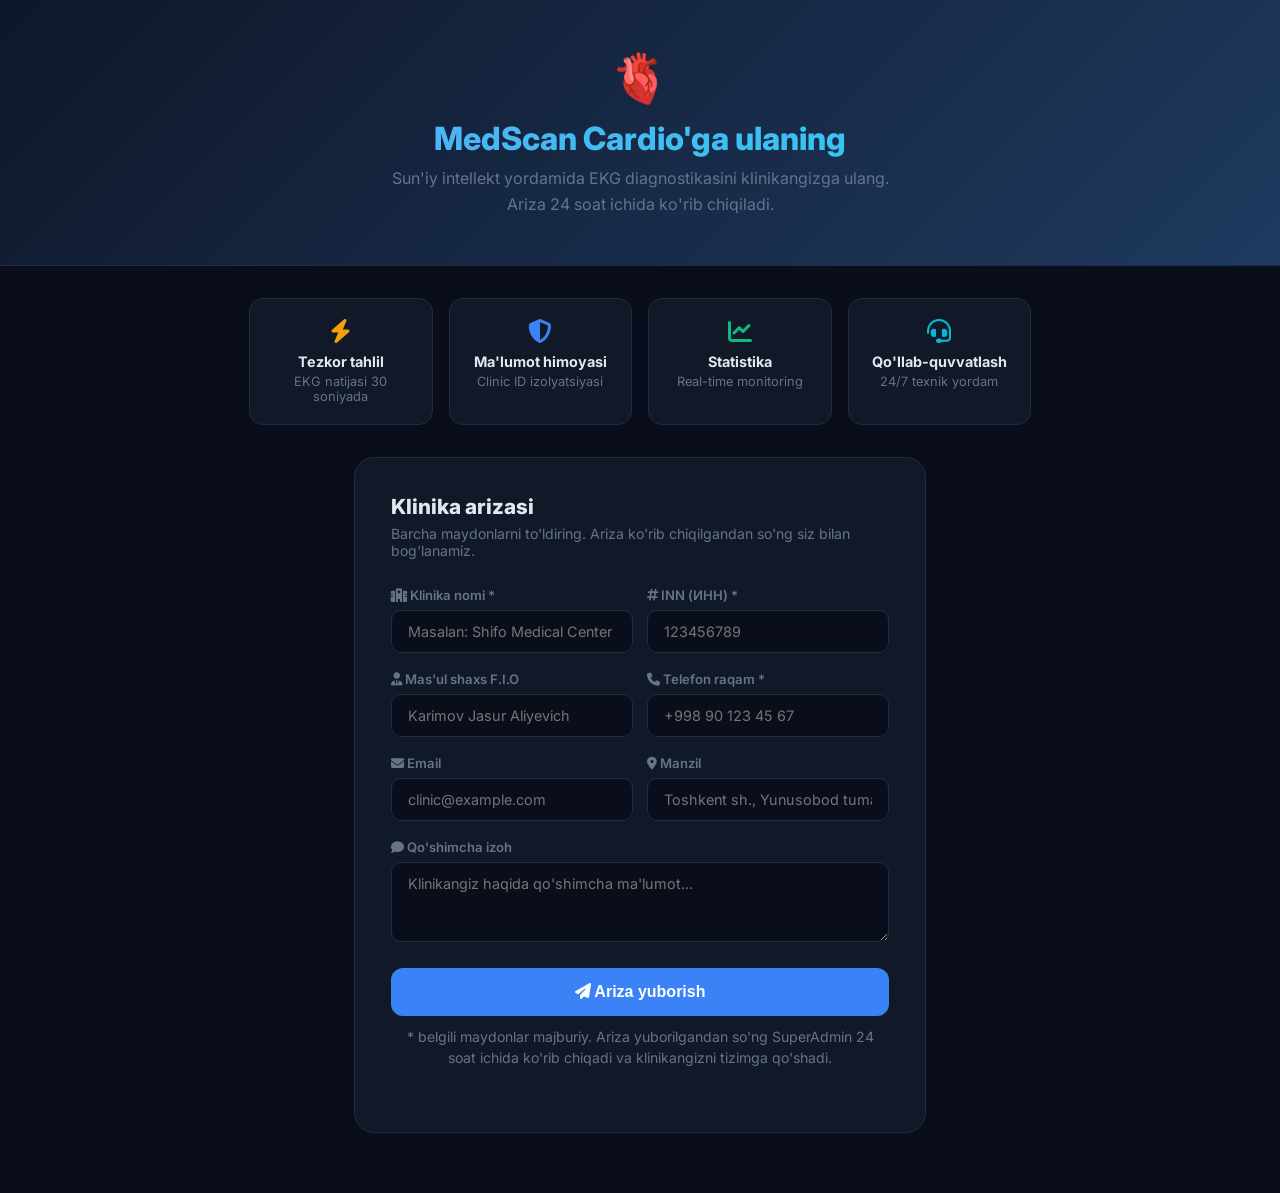
==== static/register-clinic.html @ ae2bccb4 "feat: SuperAdmin panel + clinic onboarding system" ====
<!DOCTYPE html>
<html lang="uz">
<head>
<meta charset="UTF-8">
<meta name="viewport" content="width=device-width, initial-scale=1.0">
<title>Klinika ro'yxatdan o'tkazish – MedScan Cardio</title>
<link rel="preconnect" href="https://fonts.googleapis.com">
<link href="https://fonts.googleapis.com/css2?family=Inter:wght@400;500;600;700;800&display=swap" rel="stylesheet">
<style>
*{margin:0;padding:0;box-sizing:border-box}
:root{--bg:#0a0e1a;--surface:#111827;--border:#1e2d45;--accent:#3b82f6;--accent2:#06b6d4;--success:#10b981;--danger:#ef4444;--text:#e2e8f0;--muted:#64748b}
body{font-family:'Inter',sans-serif;background:var(--bg);color:var(--text);min-height:100vh;display:flex;flex-direction:column}

/* Hero */
.hero{background:linear-gradient(135deg,#0f172a 0%,#1e3a5f 100%);padding:48px 24px;text-align:center;border-bottom:1px solid var(--border)}
.hero-logo{font-size:3rem;margin-bottom:12px}
.hero h1{font-size:2rem;font-weight:800;margin-bottom:8px;background:linear-gradient(135deg,#60a5fa,#22d3ee);-webkit-background-clip:text;-webkit-text-fill-color:transparent}
.hero p{color:var(--muted);max-width:500px;margin:0 auto;line-height:1.6}

/* Benefits */
.benefits{display:flex;gap:16px;justify-content:center;flex-wrap:wrap;padding:32px 24px;max-width:900px;margin:0 auto}
.benefit{background:var(--surface);border:1px solid var(--border);border-radius:14px;padding:20px;flex:1;min-width:180px;text-align:center}
.benefit i{font-size:1.5rem;margin-bottom:10px;display:block}
.benefit h4{font-size:.9rem;font-weight:700;margin-bottom:4px}
.benefit p{font-size:.8rem;color:var(--muted)}

/* Form */
.form-wrap{max-width:620px;margin:0 auto;padding:0 24px 60px}
.form-card{background:var(--surface);border:1px solid var(--border);border-radius:20px;padding:36px}
.form-card h2{font-size:1.3rem;font-weight:800;margin-bottom:6px}
.form-card>p{color:var(--muted);font-size:.88rem;margin-bottom:28px}
.form-row{display:grid;grid-template-columns:1fr 1fr;gap:14px}
@media(max-width:520px){.form-row{grid-template-columns:1fr}}
.field{margin-bottom:18px}
.field label{display:block;font-size:.82rem;font-weight:600;color:var(--muted);margin-bottom:7px}
.field input,.field textarea,.field select{
  width:100%;padding:12px 16px;background:var(--bg);border:1px solid var(--border);
  border-radius:10px;color:var(--text);font-size:.9rem;outline:none;font-family:inherit;resize:vertical
}
.field input:focus,.field textarea:focus{border-color:var(--accent)}
.field textarea{min-height:80px}
.submit-btn{
  width:100%;padding:15px;background:var(--accent);color:#fff;border:none;border-radius:12px;
  font-size:1rem;font-weight:700;cursor:pointer;transition:.2s;margin-top:4px
}
.submit-btn:hover{background:#2563eb;transform:translateY(-1px)}
.submit-btn:disabled{background:var(--muted);cursor:not-allowed;transform:none}
.note{font-size:.78rem;color:var(--muted);margin-top:10px;text-align:center;line-height:1.5}

/* Success state */
.success-card{background:var(--surface);border:1px solid rgba(16,185,129,.4);border-radius:20px;
  padding:48px 32px;text-align:center;display:none}
.success-card .check{font-size:3rem;margin-bottom:16px}
.success-card h3{font-size:1.4rem;font-weight:800;color:var(--success);margin-bottom:10px}
.success-card p{color:var(--muted);max-width:360px;margin:0 auto;line-height:1.6}
.back-btn{margin-top:24px;padding:12px 28px;background:var(--surface);border:1px solid var(--border);
  border-radius:10px;color:var(--text);font-weight:600;cursor:pointer;text-decoration:none;
  display:inline-block;font-size:.9rem;transition:.2s}
.back-btn:hover{border-color:var(--accent);color:var(--accent)}

.err-box{background:rgba(239,68,68,.1);border:1px solid rgba(239,68,68,.3);border-radius:10px;
  padding:12px 16px;color:var(--danger);font-size:.85rem;margin-top:12px;display:none}
</style>
<link rel="stylesheet" href="https://cdnjs.cloudflare.com/ajax/libs/font-awesome/6.5.1/css/all.min.css">
</head>
<body>

<div class="hero">
  <div class="hero-logo">🫀</div>
  <h1>MedScan Cardio'ga ulaning</h1>
  <p>Sun'iy intellekt yordamida EKG diagnostikasini klinikangizga ulang. Ariza 24 soat ichida ko'rib chiqiladi.</p>
</div>

<div class="benefits">
  <div class="benefit"><i class="fa-solid fa-bolt" style="color:#f59e0b"></i><h4>Tezkor tahlil</h4><p>EKG natijasi 30 soniyada</p></div>
  <div class="benefit"><i class="fa-solid fa-shield-halved" style="color:#3b82f6"></i><h4>Ma'lumot himoyasi</h4><p>Clinic ID izolyatsiyasi</p></div>
  <div class="benefit"><i class="fa-solid fa-chart-line" style="color:#10b981"></i><h4>Statistika</h4><p>Real-time monitoring</p></div>
  <div class="benefit"><i class="fa-solid fa-headset" style="color:#06b6d4"></i><h4>Qo'llab-quvvatlash</h4><p>24/7 texnik yordam</p></div>
</div>

<div class="form-wrap">
  <!-- Application form -->
  <div class="form-card" id="formCard">
    <h2>Klinika arizasi</h2>
    <p>Barcha maydonlarni to'ldiring. Ariza ko'rib chiqilgandan so'ng siz bilan bog'lanamiz.</p>

    <div class="form-row">
      <div class="field">
        <label><i class="fa-solid fa-hospital"></i> Klinika nomi *</label>
        <input type="text" id="clinic_name" placeholder="Masalan: Shifo Medical Center" required>
      </div>
      <div class="field">
        <label><i class="fa-solid fa-hashtag"></i> INN (ИНН) *</label>
        <input type="text" id="inn" placeholder="123456789" required>
      </div>
    </div>

    <div class="form-row">
      <div class="field">
        <label><i class="fa-solid fa-user-tie"></i> Mas'ul shaxs F.I.O</label>
        <input type="text" id="contact_person" placeholder="Karimov Jasur Aliyevich">
      </div>
      <div class="field">
        <label><i class="fa-solid fa-phone"></i> Telefon raqam *</label>
        <input type="tel" id="contact_phone" placeholder="+998 90 123 45 67" required>
      </div>
    </div>

    <div class="form-row">
      <div class="field">
        <label><i class="fa-solid fa-envelope"></i> Email</label>
        <input type="email" id="contact_email" placeholder="clinic@example.com">
      </div>
      <div class="field">
        <label><i class="fa-solid fa-location-dot"></i> Manzil</label>
        <input type="text" id="address" placeholder="Toshkent sh., Yunusobod tumani">
      </div>
    </div>

    <div class="field">
      <label><i class="fa-solid fa-comment"></i> Qo'shimcha izoh</label>
      <textarea id="comment" placeholder="Klinikangiz haqida qo'shimcha ma'lumot..."></textarea>
    </div>

    <button class="submit-btn" id="submitBtn" onclick="submitForm()">
      <i class="fa-solid fa-paper-plane"></i> Ariza yuborish
    </button>
    <div class="err-box" id="errBox"></div>
    <p class="note">* belgili maydonlar majburiy. Ariza yuborilgandan so'ng SuperAdmin 24 soat ichida ko'rib chiqadi va klinikangizni tizimga qo'shadi.</p>
  </div>

  <!-- Success state -->
  <div class="success-card" id="successCard">
    <div class="check">✅</div>
    <h3>Ariza qabul qilindi!</h3>
    <p>Arizangiz muvaffaqiyatli yuborildi. Administratorimiz tez orada siz bilan bog'lanadi va klinikangizni tizimga qo'shadi.</p>
    <a href="/" class="back-btn"><i class="fa-solid fa-arrow-left"></i> Bosh sahifaga qaytish</a>
  </div>
</div>

<script>
async function submitForm() {
  const btn = document.getElementById('submitBtn');
  const errBox = document.getElementById('errBox');
  errBox.style.display = 'none';

  const clinic_name   = document.getElementById('clinic_name').value.trim();
  const inn           = document.getElementById('inn').value.trim();
  const contact_phone = document.getElementById('contact_phone').value.trim();

  if (!clinic_name || !inn || !contact_phone) {
    errBox.textContent = 'Iltimos, majburiy maydonlarni (*) to\'ldiring.';
    errBox.style.display = 'block'; return;
  }
  if (inn.length < 9) {
    errBox.textContent = 'INN kamida 9 raqamdan iborat bo\'lishi kerak.';
    errBox.style.display = 'block'; return;
  }

  btn.disabled = true;
  btn.innerHTML = '<i class="fa-solid fa-spinner fa-spin"></i> Yuborilmoqda...';

  const fd = new FormData();
  fd.append('clinic_name',   clinic_name);
  fd.append('inn',           inn);
  fd.append('contact_person', document.getElementById('contact_person').value.trim());
  fd.append('contact_phone', contact_phone);
  fd.append('contact_email', document.getElementById('contact_email').value.trim());
  fd.append('address',       document.getElementById('address').value.trim());
  fd.append('comment',       document.getElementById('comment').value.trim());

  try {
    const r = await fetch('/api/register-clinic', {method:'POST', body:fd});
    const d = await r.json();
    if (!r.ok) throw new Error(d.detail || 'Xatolik yuz berdi');
    document.getElementById('formCard').style.display = 'none';
    document.getElementById('successCard').style.display = 'block';
  } catch(e) {
    errBox.textContent = e.message;
    errBox.style.display = 'block';
    btn.disabled = false;
    btn.innerHTML = '<i class="fa-solid fa-paper-plane"></i> Ariza yuborish';
  }
}
</script>
</body>
</html>
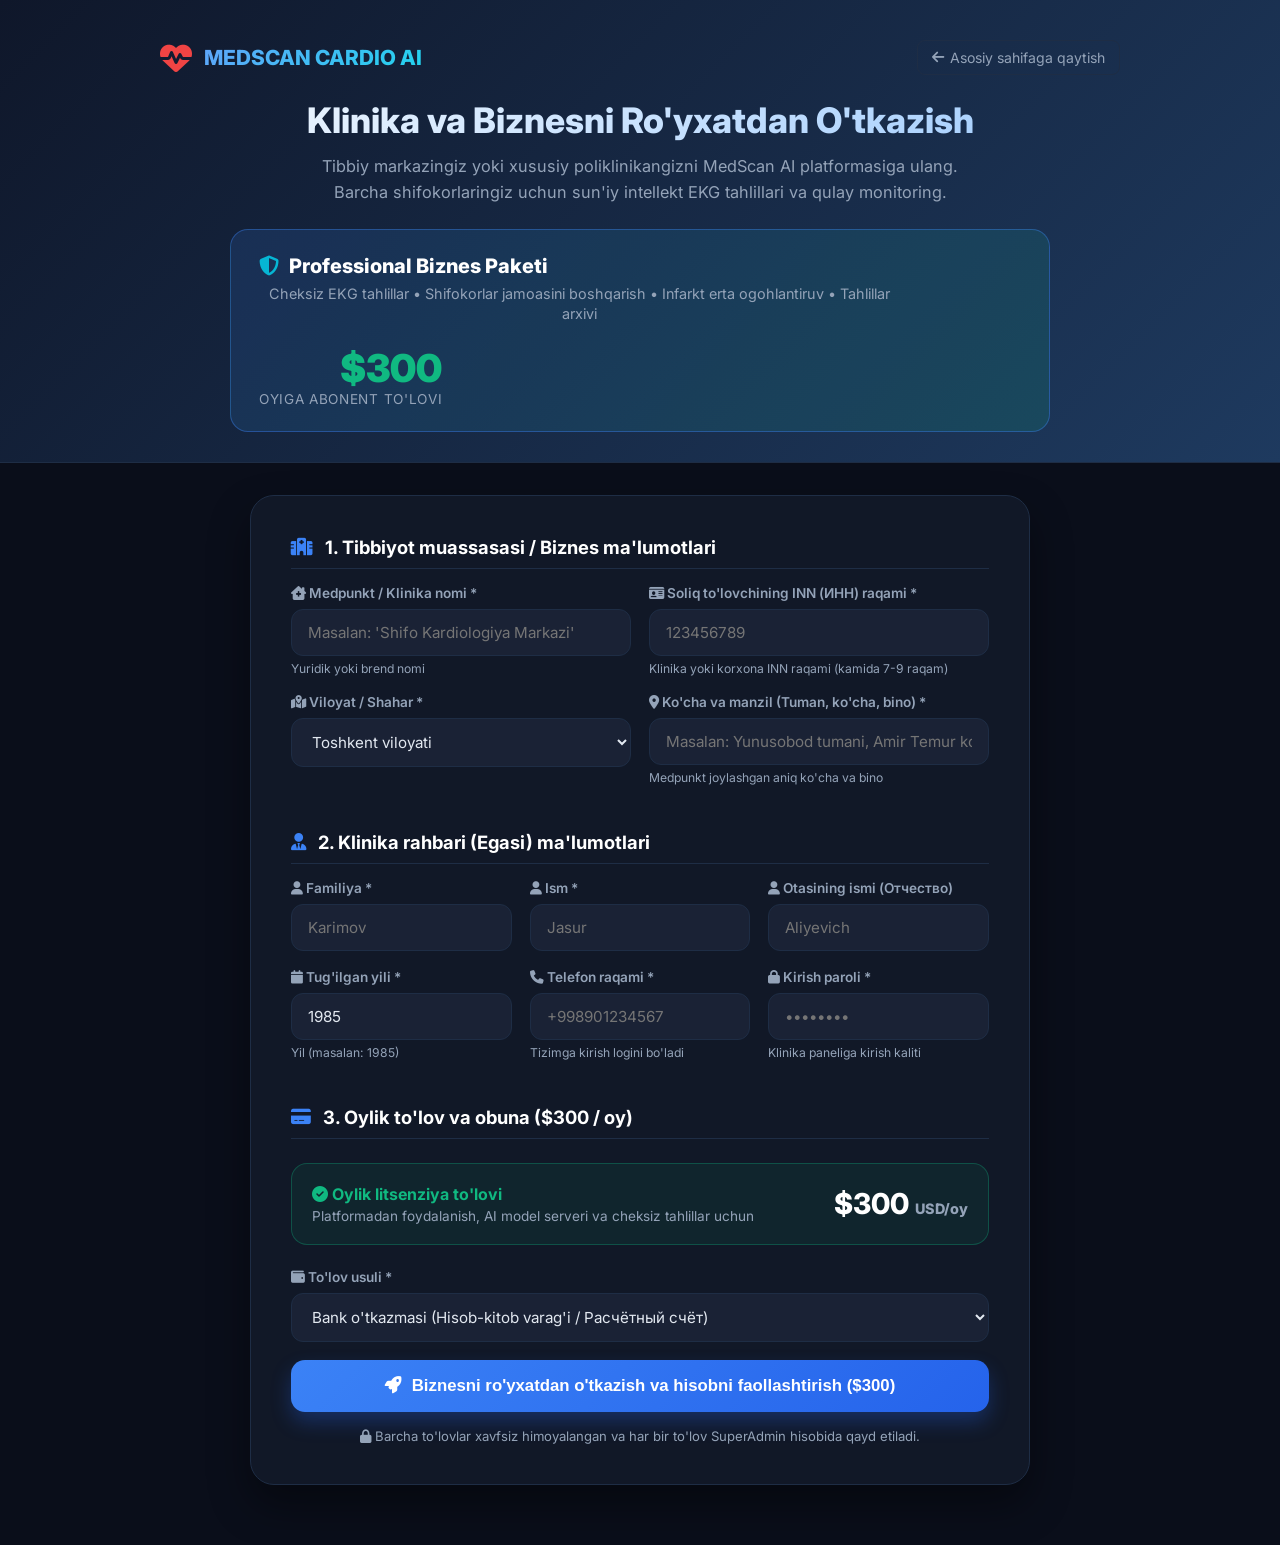
==== commit f862b8c3: "feat: multi-tenant business registration (/mo), staff performance protection, and superadmin payment" ====
--- a/static/register-clinic.html
+++ b/static/register-clinic.html
@@ -3,184 +3,376 @@
 <head>
 <meta charset="UTF-8">
 <meta name="viewport" content="width=device-width, initial-scale=1.0">
-<title>Klinika ro'yxatdan o'tkazish – MedScan Cardio</title>
+<title>Biznesni ulash ($300/oy) – MedScan Cardio AI</title>
 <link rel="preconnect" href="https://fonts.googleapis.com">
 <link href="https://fonts.googleapis.com/css2?family=Inter:wght@400;500;600;700;800&display=swap" rel="stylesheet">
+<link rel="stylesheet" href="https://cdnjs.cloudflare.com/ajax/libs/font-awesome/6.5.1/css/all.min.css">
 <style>
 *{margin:0;padding:0;box-sizing:border-box}
-:root{--bg:#0a0e1a;--surface:#111827;--border:#1e2d45;--accent:#3b82f6;--accent2:#06b6d4;--success:#10b981;--danger:#ef4444;--text:#e2e8f0;--muted:#64748b}
+:root{
+  --bg:#0a0e1a;--surface:#111827;--surface2:#1a2235;--border:#1e2d45;
+  --accent:#3b82f6;--accent2:#06b6d4;--success:#10b981;--warning:#f59e0b;
+  --danger:#ef4444;--text:#e2e8f0;--muted:#94a3b8;
+}
 body{font-family:'Inter',sans-serif;background:var(--bg);color:var(--text);min-height:100vh;display:flex;flex-direction:column}
 
-/* Hero */
-.hero{background:linear-gradient(135deg,#0f172a 0%,#1e3a5f 100%);padding:48px 24px;text-align:center;border-bottom:1px solid var(--border)}
-.hero-logo{font-size:3rem;margin-bottom:12px}
-.hero h1{font-size:2rem;font-weight:800;margin-bottom:8px;background:linear-gradient(135deg,#60a5fa,#22d3ee);-webkit-background-clip:text;-webkit-text-fill-color:transparent}
-.hero p{color:var(--muted);max-width:500px;margin:0 auto;line-height:1.6}
-
-/* Benefits */
-.benefits{display:flex;gap:16px;justify-content:center;flex-wrap:wrap;padding:32px 24px;max-width:900px;margin:0 auto}
-.benefit{background:var(--surface);border:1px solid var(--border);border-radius:14px;padding:20px;flex:1;min-width:180px;text-align:center}
-.benefit i{font-size:1.5rem;margin-bottom:10px;display:block}
-.benefit h4{font-size:.9rem;font-weight:700;margin-bottom:4px}
-.benefit p{font-size:.8rem;color:var(--muted)}
-
-/* Form */
-.form-wrap{max-width:620px;margin:0 auto;padding:0 24px 60px}
-.form-card{background:var(--surface);border:1px solid var(--border);border-radius:20px;padding:36px}
-.form-card h2{font-size:1.3rem;font-weight:800;margin-bottom:6px}
-.form-card>p{color:var(--muted);font-size:.88rem;margin-bottom:28px}
-.form-row{display:grid;grid-template-columns:1fr 1fr;gap:14px}
-@media(max-width:520px){.form-row{grid-template-columns:1fr}}
+/* Header / Hero */
+.header{
+  background:linear-gradient(135deg,#0f172a 0%,#1e3a5f 100%);
+  padding:40px 20px 30px;text-align:center;border-bottom:1px solid var(--border);position:relative;
+}
+.header-top{display:flex;align-items:center;justify-content:space-between;max-width:960px;margin:0 auto 24px}
+.logo-brand{display:flex;align-items:center;gap:12px;text-decoration:none;color:var(--text)}
+.logo-icon{font-size:2rem;color:#ef4444}
+.logo-title{font-size:1.3rem;font-weight:800;background:linear-gradient(135deg,#60a5fa,#22d3ee);-webkit-background-clip:text;-webkit-text-fill-color:transparent}
+.back-link{color:var(--muted);text-decoration:none;font-size:.88rem;display:flex;align-items:center;gap:6px;padding:8px 14px;border:1px solid var(--border);border-radius:8px;transition:.2s}
+.back-link:hover{border-color:var(--accent);color:var(--accent)}
+
+.header h1{font-size:2.2rem;font-weight:800;margin-bottom:12px;background:linear-gradient(135deg,#ffffff,#93c5fd);-webkit-background-clip:text;-webkit-text-fill-color:transparent}
+.header p{color:var(--muted);max-width:640px;margin:0 auto;line-height:1.6;font-size:1.02rem}
+
+/* Tariff Banner */
+.tariff-banner{
+  max-width:820px;margin:24px auto 0;
+  background:linear-gradient(135deg,rgba(59,130,246,.15),rgba(16,185,129,.15));
+  border:1px solid rgba(59,130,246,.4);border-radius:18px;padding:24px 28px;
+  display:flex;align-items:center;justify-content:space-between;gap:20px;flex-wrap:wrap;
+}
+.tariff-info h3{font-size:1.25rem;font-weight:800;color:#fff;display:flex;align-items:center;gap:10px}
+.tariff-info p{color:var(--muted);font-size:.9rem;margin-top:6px;line-height:1.4}
+.tariff-price{text-align:right}
+.tariff-price .price{font-size:2.4rem;font-weight:900;color:var(--success)}
+.tariff-price .period{font-size:.85rem;color:var(--muted);text-transform:uppercase;letter-spacing:.05em}
+
+/* Main Container */
+.container{max-width:820px;margin:32px auto 60px;padding:0 20px;width:100%}
+.form-card{background:var(--surface);border:1px solid var(--border);border-radius:24px;padding:40px;box-shadow:0 20px 40px rgba(0,0,0,.4)}
+
+.section-title{
+  display:flex;align-items:center;gap:12px;font-size:1.15rem;font-weight:700;
+  color:#fff;margin:28px 0 16px;padding-bottom:10px;border-bottom:1px solid var(--border);
+}
+.section-title:first-of-type{margin-top:0}
+.section-title i{color:var(--accent);font-size:1.1rem}
+
+.grid-2{display:grid;grid-template-columns:1fr 1fr;gap:18px}
+.grid-3{display:grid;grid-template-columns:1fr 1fr 1fr;gap:18px}
+@media(max-width:680px){
+  .grid-2,.grid-3{grid-template-columns:1fr}
+  .form-card{padding:24px 18px}
+  .tariff-banner{text-align:center;justify-content:center}
+  .tariff-price{text-align:center}
+}
+
 .field{margin-bottom:18px}
-.field label{display:block;font-size:.82rem;font-weight:600;color:var(--muted);margin-bottom:7px}
-.field input,.field textarea,.field select{
-  width:100%;padding:12px 16px;background:var(--bg);border:1px solid var(--border);
-  border-radius:10px;color:var(--text);font-size:.9rem;outline:none;font-family:inherit;resize:vertical
-}
-.field input:focus,.field textarea:focus{border-color:var(--accent)}
-.field textarea{min-height:80px}
+.field label{display:block;font-size:.85rem;font-weight:600;color:var(--muted);margin-bottom:8px}
+.field input,.field select,.field textarea{
+  width:100%;padding:13px 16px;background:var(--surface2);border:1px solid var(--border);
+  border-radius:12px;color:var(--text);font-size:.95rem;outline:none;font-family:inherit;transition:.2s
+}
+.field input:focus,.field select:focus,.field textarea:focus{border-color:var(--accent);box-shadow:0 0 0 3px rgba(59,130,246,.2)}
+.field small{display:block;font-size:.76rem;color:var(--muted);margin-top:5px}
+
+.payment-summary{
+  background:rgba(16,185,129,.08);border:1px solid rgba(16,185,129,.3);
+  border-radius:16px;padding:20px;margin:24px 0;display:flex;align-items:center;justify-content:space-between;gap:15px;flex-wrap:wrap;
+}
+.payment-summary-title{font-weight:700;font-size:1rem;color:var(--success)}
+.payment-summary-desc{font-size:.85rem;color:var(--muted);margin-top:4px}
+.payment-amount{font-size:1.8rem;font-weight:800;color:#fff}
+
 .submit-btn{
-  width:100%;padding:15px;background:var(--accent);color:#fff;border:none;border-radius:12px;
-  font-size:1rem;font-weight:700;cursor:pointer;transition:.2s;margin-top:4px
-}
-.submit-btn:hover{background:#2563eb;transform:translateY(-1px)}
-.submit-btn:disabled{background:var(--muted);cursor:not-allowed;transform:none}
-.note{font-size:.78rem;color:var(--muted);margin-top:10px;text-align:center;line-height:1.5}
-
-/* Success state */
-.success-card{background:var(--surface);border:1px solid rgba(16,185,129,.4);border-radius:20px;
-  padding:48px 32px;text-align:center;display:none}
-.success-card .check{font-size:3rem;margin-bottom:16px}
-.success-card h3{font-size:1.4rem;font-weight:800;color:var(--success);margin-bottom:10px}
-.success-card p{color:var(--muted);max-width:360px;margin:0 auto;line-height:1.6}
-.back-btn{margin-top:24px;padding:12px 28px;background:var(--surface);border:1px solid var(--border);
-  border-radius:10px;color:var(--text);font-weight:600;cursor:pointer;text-decoration:none;
-  display:inline-block;font-size:.9rem;transition:.2s}
-.back-btn:hover{border-color:var(--accent);color:var(--accent)}
-
-.err-box{background:rgba(239,68,68,.1);border:1px solid rgba(239,68,68,.3);border-radius:10px;
-  padding:12px 16px;color:var(--danger);font-size:.85rem;margin-top:12px;display:none}
+  width:100%;padding:16px;background:linear-gradient(135deg,var(--accent),#2563eb);
+  color:#fff;border:none;border-radius:14px;font-size:1.05rem;font-weight:700;
+  cursor:pointer;transition:.2s;display:flex;align-items:center;justify-content:center;gap:10px;box-shadow:0 10px 20px rgba(37,99,235,.3);
+}
+.submit-btn:hover{background:linear-gradient(135deg,#2563eb,#1d4ed8);transform:translateY(-1px)}
+.submit-btn:disabled{opacity:.6;cursor:not-allowed;transform:none}
+
+.err-box{
+  background:rgba(239,68,68,.12);border:1px solid rgba(239,68,68,.3);border-radius:12px;
+  padding:14px 18px;color:#fca5a5;font-size:.9rem;margin-bottom:20px;display:none;align-items:center;gap:10px;
+}
+
+/* Success Card */
+.success-card{
+  display:none;background:var(--surface);border:1px solid rgba(16,185,129,.4);border-radius:24px;
+  padding:48px 36px;text-align:center;box-shadow:0 20px 40px rgba(0,0,0,.5);
+}
+.success-icon{font-size:3.5rem;color:var(--success);margin-bottom:16px}
+.success-card h2{font-size:1.8rem;font-weight:800;margin-bottom:12px;color:#fff}
+.success-card p{color:var(--muted);font-size:1rem;line-height:1.6;max-width:540px;margin:0 auto 24px}
+.success-details{
+  background:var(--surface2);border:1px solid var(--border);border-radius:14px;
+  padding:20px;max-width:480px;margin:0 auto 28px;text-align:left;font-size:.9rem;
+}
+.success-details-row{display:flex;justify-content:space-between;padding:8px 0;border-bottom:1px solid rgba(255,255,255,.05)}
+.success-details-row:last-child{border-bottom:none}
+.btn-dashboard{
+  display:inline-flex;align-items:center;gap:10px;padding:14px 32px;
+  background:var(--success);color:#fff;border-radius:12px;font-weight:700;
+  text-decoration:none;font-size:1rem;transition:.2s;box-shadow:0 10px 20px rgba(16,185,129,.3);
+}
+.btn-dashboard:hover{background:#059669;transform:translateY(-1px)}
 </style>
-<link rel="stylesheet" href="https://cdnjs.cloudflare.com/ajax/libs/font-awesome/6.5.1/css/all.min.css">
 </head>
 <body>
 
-<div class="hero">
-  <div class="hero-logo">🫀</div>
-  <h1>MedScan Cardio'ga ulaning</h1>
-  <p>Sun'iy intellekt yordamida EKG diagnostikasini klinikangizga ulang. Ariza 24 soat ichida ko'rib chiqiladi.</p>
-</div>
-
-<div class="benefits">
-  <div class="benefit"><i class="fa-solid fa-bolt" style="color:#f59e0b"></i><h4>Tezkor tahlil</h4><p>EKG natijasi 30 soniyada</p></div>
-  <div class="benefit"><i class="fa-solid fa-shield-halved" style="color:#3b82f6"></i><h4>Ma'lumot himoyasi</h4><p>Clinic ID izolyatsiyasi</p></div>
-  <div class="benefit"><i class="fa-solid fa-chart-line" style="color:#10b981"></i><h4>Statistika</h4><p>Real-time monitoring</p></div>
-  <div class="benefit"><i class="fa-solid fa-headset" style="color:#06b6d4"></i><h4>Qo'llab-quvvatlash</h4><p>24/7 texnik yordam</p></div>
-</div>
-
-<div class="form-wrap">
-  <!-- Application form -->
+<header class="header">
+  <div class="header-top">
+    <a href="/" class="logo-brand">
+      <i class="fa-solid fa-heart-pulse logo-icon"></i>
+      <span class="logo-title">MEDSCAN CARDIO AI</span>
+    </a>
+    <a href="/" class="back-link"><i class="fa-solid fa-arrow-left"></i> Asosiy sahifaga qaytish</a>
+  </div>
+
+  <h1>Klinika va Biznesni Ro'yxatdan O'tkazish</h1>
+  <p>Tibbiy markazingiz yoki xususiy poliklinikangizni MedScan AI platformasiga ulang. Barcha shifokorlaringiz uchun sun'iy intellekt EKG tahlillari va qulay monitoring.</p>
+
+  <div class="tariff-banner">
+    <div class="tariff-info">
+      <h3><i class="fa-solid fa-shield-halved" style="color:var(--accent2)"></i> Professional Biznes Paketi</h3>
+      <p>Cheksiz EKG tahlillar • Shifokorlar jamoasini boshqarish • Infarkt erta ogohlantiruv • Tahlillar arxivi</p>
+    </div>
+    <div class="tariff-price">
+      <div class="price">$300</div>
+      <div class="period">Oyiga abonent to'lovi</div>
+    </div>
+  </div>
+</header>
+
+<main class="container">
+  <!-- Form Card -->
   <div class="form-card" id="formCard">
-    <h2>Klinika arizasi</h2>
-    <p>Barcha maydonlarni to'ldiring. Ariza ko'rib chiqilgandan so'ng siz bilan bog'lanamiz.</p>
-
-    <div class="form-row">
+    <div class="err-box" id="errBox"><i class="fa-solid fa-circle-exclamation"></i><span id="errText"></span></div>
+
+    <form id="businessRegisterForm" onsubmit="handleBusinessSubmit(event)">
+      <!-- 1. KLINIKA MA'LUMOTLARI -->
+      <div class="section-title">
+        <i class="fa-solid fa-hospital"></i> 1. Tibbiyot muassasasi / Biznes ma'lumotlari
+      </div>
+
+      <div class="grid-2">
+        <div class="field">
+          <label><i class="fa-solid fa-clinic-medical"></i> Medpunkt / Klinika nomi *</label>
+          <input type="text" id="clinic_name" placeholder="Masalan: 'Shifo Kardiologiya Markazi'" required>
+          <small>Yuridik yoki brend nomi</small>
+        </div>
+        <div class="field">
+          <label><i class="fa-solid fa-id-card"></i> Soliq to'lovchining INN (ИНН) raqami *</label>
+          <input type="text" id="inn" placeholder="123456789" maxlength="12" required>
+          <small>Klinika yoki korxona INN raqami (kamida 7-9 raqam)</small>
+        </div>
+      </div>
+
+      <div class="grid-2">
+        <div class="field">
+          <label><i class="fa-solid fa-map-location-dot"></i> Viloyat / Shahar *</label>
+          <select id="region" required>
+            <option value="Toshkent shahri">Toshkent shahri</option>
+            <option value="Toshkent viloyati" selected>Toshkent viloyati</option>
+            <option value="Andijon viloyati">Andijon viloyati</option>
+            <option value="Buxoro viloyati">Buxoro viloyati</option>
+            <option value="Farg'ona viloyati">Farg'ona viloyati</option>
+            <option value="Jizzax viloyati">Jizzax viloyati</option>
+            <option value="Namangan viloyati">Namangan viloyati</option>
+            <option value="Navoiy viloyati">Navoiy viloyati</option>
+            <option value="Qashqadaryo viloyati">Qashqadaryo viloyati</option>
+            <option value="Qoraqalpog'iston Respublikasi">Qoraqalpog'iston Respublikasi</option>
+            <option value="Samarqand viloyati">Samarqand viloyati</option>
+            <option value="Sirdaryo viloyati">Sirdaryo viloyati</option>
+            <option value="Surxondaryo viloyati">Surxondaryo viloyati</option>
+            <option value="Xorazm viloyati">Xorazm viloyati</option>
+          </select>
+        </div>
+        <div class="field">
+          <label><i class="fa-solid fa-location-dot"></i> Ko'cha va manzil (Tuman, ko'cha, bino) *</label>
+          <input type="text" id="address" placeholder="Masalan: Yunusobod tumani, Amir Temur ko'chasi, 45-uy" required>
+          <small>Medpunkt joylashgan aniq ko'cha va bino</small>
+        </div>
+      </div>
+
+      <!-- 2. RAHBAR / EGASI MA'LUMOTLARI -->
+      <div class="section-title">
+        <i class="fa-solid fa-user-tie"></i> 2. Klinika rahbari (Egasi) ma'lumotlari
+      </div>
+
+      <div class="grid-3">
+        <div class="field">
+          <label><i class="fa-solid fa-user"></i> Familiya *</label>
+          <input type="text" id="last_name" placeholder="Karimov" required>
+        </div>
+        <div class="field">
+          <label><i class="fa-solid fa-user"></i> Ism *</label>
+          <input type="text" id="first_name" placeholder="Jasur" required>
+        </div>
+        <div class="field">
+          <label><i class="fa-solid fa-user"></i> Otasining ismi (Отчество)</label>
+          <input type="text" id="middle_name" placeholder="Aliyevich">
+        </div>
+      </div>
+
+      <div class="grid-3">
+        <div class="field">
+          <label><i class="fa-solid fa-calendar"></i> Tug'ilgan yili *</label>
+          <input type="number" id="birth_year" min="1940" max="2010" value="1985" required>
+          <small>Yil (masalan: 1985)</small>
+        </div>
+        <div class="field">
+          <label><i class="fa-solid fa-phone"></i> Telefon raqami *</label>
+          <input type="tel" id="phone" placeholder="+998901234567" required>
+          <small>Tizimga kirish logini bo'ladi</small>
+        </div>
+        <div class="field">
+          <label><i class="fa-solid fa-lock"></i> Kirish paroli *</label>
+          <input type="password" id="passcode" placeholder="••••••••" minlength="4" required>
+          <small>Klinika paneliga kirish kaliti</small>
+        </div>
+      </div>
+
+      <!-- 3. TO'LOV VA TARIF -->
+      <div class="section-title">
+        <i class="fa-solid fa-credit-card"></i> 3. Oylik to'lov va obuna ($300 / oy)
+      </div>
+
+      <div class="payment-summary">
+        <div>
+          <div class="payment-summary-title"><i class="fa-solid fa-check-circle"></i> Oylik litsenziya to'lovi</div>
+          <div class="payment-summary-desc">Platformadan foydalanish, AI model serveri va cheksiz tahlillar uchun</div>
+        </div>
+        <div class="payment-amount">$300 <span style="font-size:.9rem;color:var(--muted)">USD/oy</span></div>
+      </div>
+
       <div class="field">
-        <label><i class="fa-solid fa-hospital"></i> Klinika nomi *</label>
-        <input type="text" id="clinic_name" placeholder="Masalan: Shifo Medical Center" required>
-      </div>
-      <div class="field">
-        <label><i class="fa-solid fa-hashtag"></i> INN (ИНН) *</label>
-        <input type="text" id="inn" placeholder="123456789" required>
-      </div>
+        <label><i class="fa-solid fa-wallet"></i> To'lov usuli *</label>
+        <select id="payment_method" required>
+          <option value="Bank o'tkazmasi (Hisob-kitob varag'i)" selected>Bank o'tkazmasi (Hisob-kitob varag'i / Расчётный счёт)</option>
+          <option value="Korporativ karta (Uzcard / Humo)">Korporativ karta (Uzcard / Humo)</option>
+          <option value="Payme / Click Business">Payme / Click Business</option>
+          <option value="Xalqaro karta (Visa / Mastercard)">Xalqaro karta (Visa / Mastercard)</option>
+        </select>
+      </div>
+
+      <button type="submit" class="submit-btn" id="submitBtn">
+        <i class="fa-solid fa-rocket"></i> Biznesni ro'yxatdan o'tkazish va hisobni faollashtirish ($300)
+      </button>
+
+      <p style="text-align:center;font-size:.82rem;color:var(--muted);margin-top:16px">
+        <i class="fa-solid fa-lock"></i> Barcha to'lovlar xavfsiz himoyalangan va har bir to'lov SuperAdmin hisobida qayd etiladi.
+      </p>
+    </form>
+  </div>
+
+  <!-- Success Card -->
+  <div class="success-card" id="successCard">
+    <div class="success-icon"><i class="fa-solid fa-circle-check"></i></div>
+    <h2>Klinika muvaffaqiyatli ro'yxatdan o'tdi!</h2>
+    <p>Klinikangiz uchun $300 oylik obuna faollashtirildi. Siz klinika egasi (<strong style="color:#fff">clinicadmin</strong>) sifatida tizimga ulandingiz. Endi shifokorlaringizni qo'shishingiz va EKG tahlillarini boshlashingiz mumkin.</p>
+
+    <div class="success-details" id="successDetails">
+      <!-- Injected by JS -->
     </div>
 
-    <div class="form-row">
-      <div class="field">
-        <label><i class="fa-solid fa-user-tie"></i> Mas'ul shaxs F.I.O</label>
-        <input type="text" id="contact_person" placeholder="Karimov Jasur Aliyevich">
-      </div>
-      <div class="field">
-        <label><i class="fa-solid fa-phone"></i> Telefon raqam *</label>
-        <input type="tel" id="contact_phone" placeholder="+998 90 123 45 67" required>
-      </div>
-    </div>
-
-    <div class="form-row">
-      <div class="field">
-        <label><i class="fa-solid fa-envelope"></i> Email</label>
-        <input type="email" id="contact_email" placeholder="clinic@example.com">
-      </div>
-      <div class="field">
-        <label><i class="fa-solid fa-location-dot"></i> Manzil</label>
-        <input type="text" id="address" placeholder="Toshkent sh., Yunusobod tumani">
-      </div>
-    </div>
-
-    <div class="field">
-      <label><i class="fa-solid fa-comment"></i> Qo'shimcha izoh</label>
-      <textarea id="comment" placeholder="Klinikangiz haqida qo'shimcha ma'lumot..."></textarea>
-    </div>
-
-    <button class="submit-btn" id="submitBtn" onclick="submitForm()">
-      <i class="fa-solid fa-paper-plane"></i> Ariza yuborish
-    </button>
-    <div class="err-box" id="errBox"></div>
-    <p class="note">* belgili maydonlar majburiy. Ariza yuborilgandan so'ng SuperAdmin 24 soat ichida ko'rib chiqadi va klinikangizni tizimga qo'shadi.</p>
+    <a href="/" class="btn-dashboard">
+      <i class="fa-solid fa-chart-pie"></i> Klinika boshqaruv paneliga o'tish
+    </a>
   </div>
-
-  <!-- Success state -->
-  <div class="success-card" id="successCard">
-    <div class="check">✅</div>
-    <h3>Ariza qabul qilindi!</h3>
-    <p>Arizangiz muvaffaqiyatli yuborildi. Administratorimiz tez orada siz bilan bog'lanadi va klinikangizni tizimga qo'shadi.</p>
-    <a href="/" class="back-btn"><i class="fa-solid fa-arrow-left"></i> Bosh sahifaga qaytish</a>
-  </div>
-</div>
+</main>
 
 <script>
-async function submitForm() {
+async function handleBusinessSubmit(e) {
+  e.preventDefault();
   const btn = document.getElementById('submitBtn');
   const errBox = document.getElementById('errBox');
+  const errText = document.getElementById('errText');
   errBox.style.display = 'none';
 
-  const clinic_name   = document.getElementById('clinic_name').value.trim();
-  const inn           = document.getElementById('inn').value.trim();
-  const contact_phone = document.getElementById('contact_phone').value.trim();
-
-  if (!clinic_name || !inn || !contact_phone) {
-    errBox.textContent = 'Iltimos, majburiy maydonlarni (*) to\'ldiring.';
-    errBox.style.display = 'block'; return;
+  const clinic_name = document.getElementById('clinic_name').value.trim();
+  const inn = document.getElementById('inn').value.trim();
+  const region = document.getElementById('region').value;
+  const address = document.getElementById('address').value.trim();
+  const last_name = document.getElementById('last_name').value.trim();
+  const first_name = document.getElementById('first_name').value.trim();
+  const middle_name = document.getElementById('middle_name').value.trim();
+  const birth_year = document.getElementById('birth_year').value.trim();
+  const phone = document.getElementById('phone').value.trim();
+  const passcode = document.getElementById('passcode').value.trim();
+  const payment_method = document.getElementById('payment_method').value;
+
+  if (inn.length < 7) {
+    showError("INN raqami to'liq kiritilishi lozim (kamida 7-9 raqam)");
+    return;
   }
-  if (inn.length < 9) {
-    errBox.textContent = 'INN kamida 9 raqamdan iborat bo\'lishi kerak.';
-    errBox.style.display = 'block'; return;
-  }
 
   btn.disabled = true;
-  btn.innerHTML = '<i class="fa-solid fa-spinner fa-spin"></i> Yuborilmoqda...';
+  btn.innerHTML = '<i class="fa-solid fa-spinner fa-spin"></i> Ro\'yxatdan o\'tkazilmoqda va to\'lov qayd etilmoqda...';
 
   const fd = new FormData();
-  fd.append('clinic_name',   clinic_name);
-  fd.append('inn',           inn);
-  fd.append('contact_person', document.getElementById('contact_person').value.trim());
-  fd.append('contact_phone', contact_phone);
-  fd.append('contact_email', document.getElementById('contact_email').value.trim());
-  fd.append('address',       document.getElementById('address').value.trim());
-  fd.append('comment',       document.getElementById('comment').value.trim());
+  fd.append('clinic_name', clinic_name);
+  fd.append('inn', inn);
+  fd.append('region', region);
+  fd.append('district', address);
+  fd.append('address', address);
+  fd.append('last_name', last_name);
+  fd.append('first_name', first_name);
+  fd.append('middle_name', middle_name);
+  fd.append('birth_year', birth_year);
+  fd.append('phone', phone);
+  fd.append('passcode', passcode);
+  fd.append('payment_method', payment_method);
 
   try {
-    const r = await fetch('/api/register-clinic', {method:'POST', body:fd});
-    const d = await r.json();
-    if (!r.ok) throw new Error(d.detail || 'Xatolik yuz berdi');
+    const res = await fetch('/api/register-business', {
+      method: 'POST',
+      body: fd
+    });
+    const data = await res.json();
+    if (!res.ok || data.status !== 'success') {
+      throw new Error(data.detail || data.message || "Ro'yxatdan o'tishda xatolik yuz berdi");
+    }
+
+    // Save token and user details to localStorage for instant platform login
+    if (data.token) {
+      localStorage.setItem('cardio_token', data.token);
+      localStorage.setItem('auth_token', data.token);
+    }
+    if (data.user) {
+      localStorage.setItem('cardio_user', JSON.stringify(data.user));
+    }
+    if (data.clinic) {
+      localStorage.setItem('cardio_clinic', JSON.stringify(data.clinic));
+    }
+
+    // Render success details
+    const detailsHtml = `
+      <div class="success-details-row"><span>Klinika nomi:</span> <b>${data.clinic.name}</b></div>
+      <div class="success-details-row"><span>INN:</span> <b>${data.clinic.inn}</b></div>
+      <div class="success-details-row"><span>Klinika egasi:</span> <b>${data.user.last_name} ${data.user.first_name} ${data.user.middle_name || ''}</b></div>
+      <div class="success-details-row"><span>Tug'ilgan yili:</span> <b>${data.user.birth_year || birth_year}</b></div>
+      <div class="success-details-row"><span>Telefon:</span> <b>${data.user.phone}</b></div>
+      <div class="success-details-row"><span>Oylik obuna to'lovi:</span> <b style="color:var(--success)">$300.00 USD (Qabul qilindi)</b></div>
+      <div class="success-details-row"><span>To'lov usuli:</span> <b>${payment_method}</b></div>
+    `;
+    document.getElementById('successDetails').innerHTML = detailsHtml;
+
     document.getElementById('formCard').style.display = 'none';
     document.getElementById('successCard').style.display = 'block';
-  } catch(e) {
-    errBox.textContent = e.message;
-    errBox.style.display = 'block';
+    window.scrollTo({top: 0, behavior: 'smooth'});
+
+  } catch (err) {
+    showError(err.message);
     btn.disabled = false;
-    btn.innerHTML = '<i class="fa-solid fa-paper-plane"></i> Ariza yuborish';
+    btn.innerHTML = '<i class="fa-solid fa-rocket"></i> Qaytadan urinish';
   }
+}
+
+function showError(msg) {
+  const errBox = document.getElementById('errBox');
+  const errText = document.getElementById('errText');
+  errText.textContent = msg;
+  errBox.style.display = 'flex';
+  errBox.scrollIntoView({behavior:'smooth', block:'center'});
 }
 </script>
 </body>
